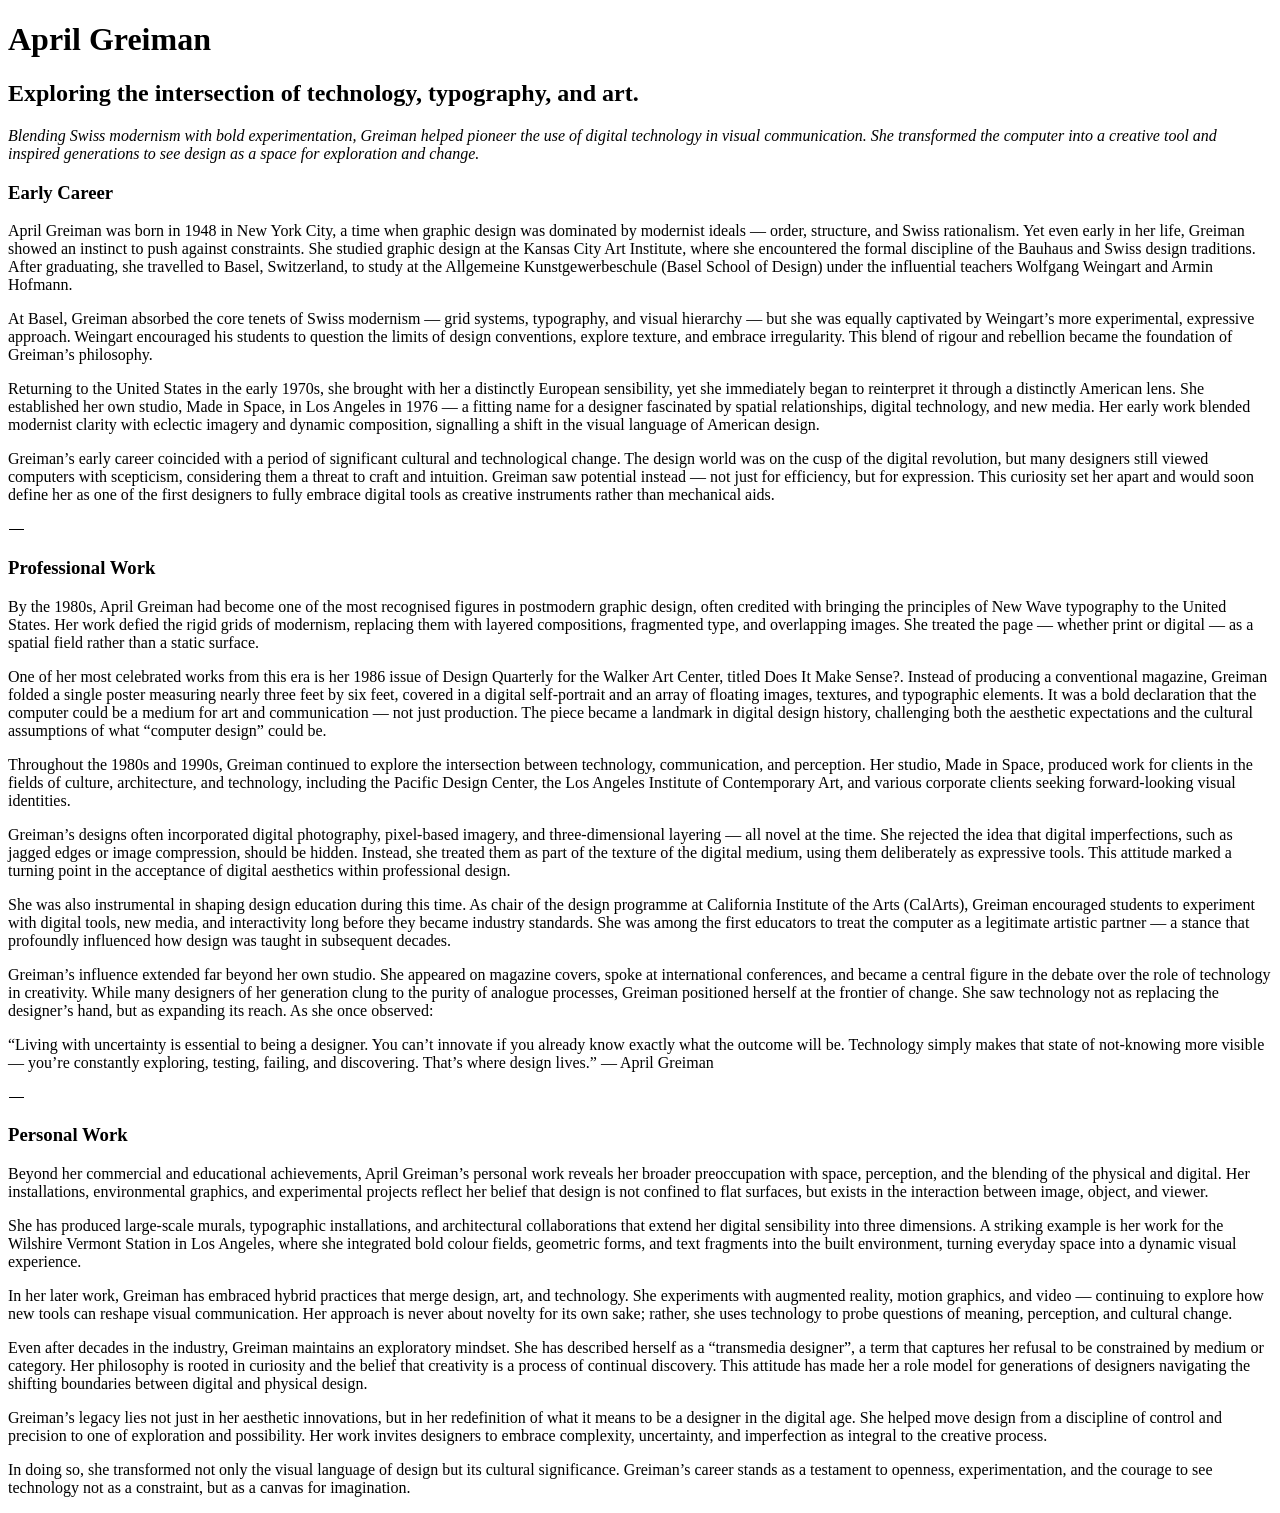
==== index.html @ d3d77916 "Initial commit" ====
<!DOCTYPE html>
<html lang="en">
<head>
<meta charset="UTF-8">
  <title>Women-In-Design</title>
</head>
<body>
  <h1>April Greiman</h1>

<h2>Exploring the intersection of technology, typography, and art.</h2>

<p><em>Blending Swiss modernism with bold experimentation, Greiman helped pioneer the use of digital technology in visual communication. She transformed the computer into a creative tool and inspired generations to see design as a space for exploration and change.</em></p>

<h3>Early Career</h3>

<p>April Greiman was born in 1948 in New York City, a time when graphic design was dominated by modernist ideals — order, structure, and Swiss rationalism. Yet even early in her life, Greiman showed an instinct to push against constraints. She studied graphic design at the Kansas City Art Institute, where she encountered the formal discipline of the Bauhaus and Swiss design traditions. After graduating, she travelled to Basel, Switzerland, to study at the Allgemeine Kunstgewerbeschule (Basel School of Design) under the influential teachers Wolfgang Weingart and Armin Hofmann.</p>

<p>At Basel, Greiman absorbed the core tenets of Swiss modernism — grid systems, typography, and visual hierarchy — but she was equally captivated by Weingart’s more experimental, expressive approach. Weingart encouraged his students to question the limits of design conventions, explore texture, and embrace irregularity. This blend of rigour and rebellion became the foundation of Greiman’s philosophy.</p>

<p>Returning to the United States in the early 1970s, she brought with her a distinctly European sensibility, yet she immediately began to reinterpret it through a distinctly American lens. She established her own studio, Made in Space, in Los Angeles in 1976 — a fitting name for a designer fascinated by spatial relationships, digital technology, and new media. Her early work blended modernist clarity with eclectic imagery and dynamic composition, signalling a shift in the visual language of American design.</p>

<p>Greiman’s early career coincided with a period of significant cultural and technological change. The design world was on the cusp of the digital revolution, but many designers still viewed computers with scepticism, considering them a threat to craft and intuition. Greiman saw potential instead — not just for efficiency, but for expression. This curiosity set her apart and would soon define her as one of the first designers to fully embrace digital tools as creative instruments rather than mechanical aids.</p>

<p>⸻</p>

<h3>Professional Work</h3>

<p>By the 1980s, April Greiman had become one of the most recognised figures in postmodern graphic design, often credited with bringing the principles of New Wave typography to the United States. Her work defied the rigid grids of modernism, replacing them with layered compositions, fragmented type, and overlapping images. She treated the page — whether print or digital — as a spatial field rather than a static surface.</p>

<p>One of her most celebrated works from this era is her 1986 issue of Design Quarterly for the Walker Art Center, titled Does It Make Sense?. Instead of producing a conventional magazine, Greiman folded a single poster measuring nearly three feet by six feet, covered in a digital self-portrait and an array of floating images, textures, and typographic elements. It was a bold declaration that the computer could be a medium for art and communication — not just production. The piece became a landmark in digital design history, challenging both the aesthetic expectations and the cultural assumptions of what “computer design” could be.</p>

<p>Throughout the 1980s and 1990s, Greiman continued to explore the intersection between technology, communication, and perception. Her studio, Made in Space, produced work for clients in the fields of culture, architecture, and technology, including the Pacific Design Center, the Los Angeles Institute of Contemporary Art, and various corporate clients seeking forward-looking visual identities.</p>

<p>Greiman’s designs often incorporated digital photography, pixel-based imagery, and three-dimensional layering — all novel at the time. She rejected the idea that digital imperfections, such as jagged edges or image compression, should be hidden. Instead, she treated them as part of the texture of the digital medium, using them deliberately as expressive tools. This attitude marked a turning point in the acceptance of digital aesthetics within professional design.</p>

<p>She was also instrumental in shaping design education during this time. As chair of the design programme at California Institute of the Arts (CalArts), Greiman encouraged students to experiment with digital tools, new media, and interactivity long before they became industry standards. She was among the first educators to treat the computer as a legitimate artistic partner — a stance that profoundly influenced how design was taught in subsequent decades.</p>

<p>Greiman’s influence extended far beyond her own studio. She appeared on magazine covers, spoke at international conferences, and became a central figure in the debate over the role of technology in creativity. While many designers of her generation clung to the purity of analogue processes, Greiman positioned herself at the frontier of change. She saw technology not as replacing the designer’s hand, but as expanding its reach. As she once observed:</p>

<p>“Living with uncertainty is essential to being a designer. You can’t innovate if you already know exactly what the outcome will be. Technology simply makes that state of not-knowing more visible — you’re constantly exploring, testing, failing, and discovering. That’s where design lives.”
— April Greiman</p>

<p>⸻</p>

<h3>Personal Work</h3>

<p>Beyond her commercial and educational achievements, April Greiman’s personal work reveals her broader preoccupation with space, perception, and the blending of the physical and digital. Her installations, environmental graphics, and experimental projects reflect her belief that design is not confined to flat surfaces, but exists in the interaction between image, object, and viewer.</p>

<p>She has produced large-scale murals, typographic installations, and architectural collaborations that extend her digital sensibility into three dimensions. A striking example is her work for the Wilshire Vermont Station in Los Angeles, where she integrated bold colour fields, geometric forms, and text fragments into the built environment, turning everyday space into a dynamic visual experience.</p>

<p>In her later work, Greiman has embraced hybrid practices that merge design, art, and technology. She experiments with augmented reality, motion graphics, and video — continuing to explore how new tools can reshape visual communication. Her approach is never about novelty for its own sake; rather, she uses technology to probe questions of meaning, perception, and cultural change.</p>

<p>Even after decades in the industry, Greiman maintains an exploratory mindset. She has described herself as a “transmedia designer”, a term that captures her refusal to be constrained by medium or category. Her philosophy is rooted in curiosity and the belief that creativity is a process of continual discovery. This attitude has made her a role model for generations of designers navigating the shifting boundaries between digital and physical design.</p>

<p>Greiman’s legacy lies not just in her aesthetic innovations, but in her redefinition of what it means to be a designer in the digital age. She helped move design from a discipline of control and precision to one of exploration and possibility. Her work invites designers to embrace complexity, uncertainty, and imperfection as integral to the creative process.</p>

<p>In doing so, she transformed not only the visual language of design but its cultural significance. Greiman’s career stands as a testament to openness, experimentation, and the courage to see technology not as a constraint, but as a canvas for imagination.</p>
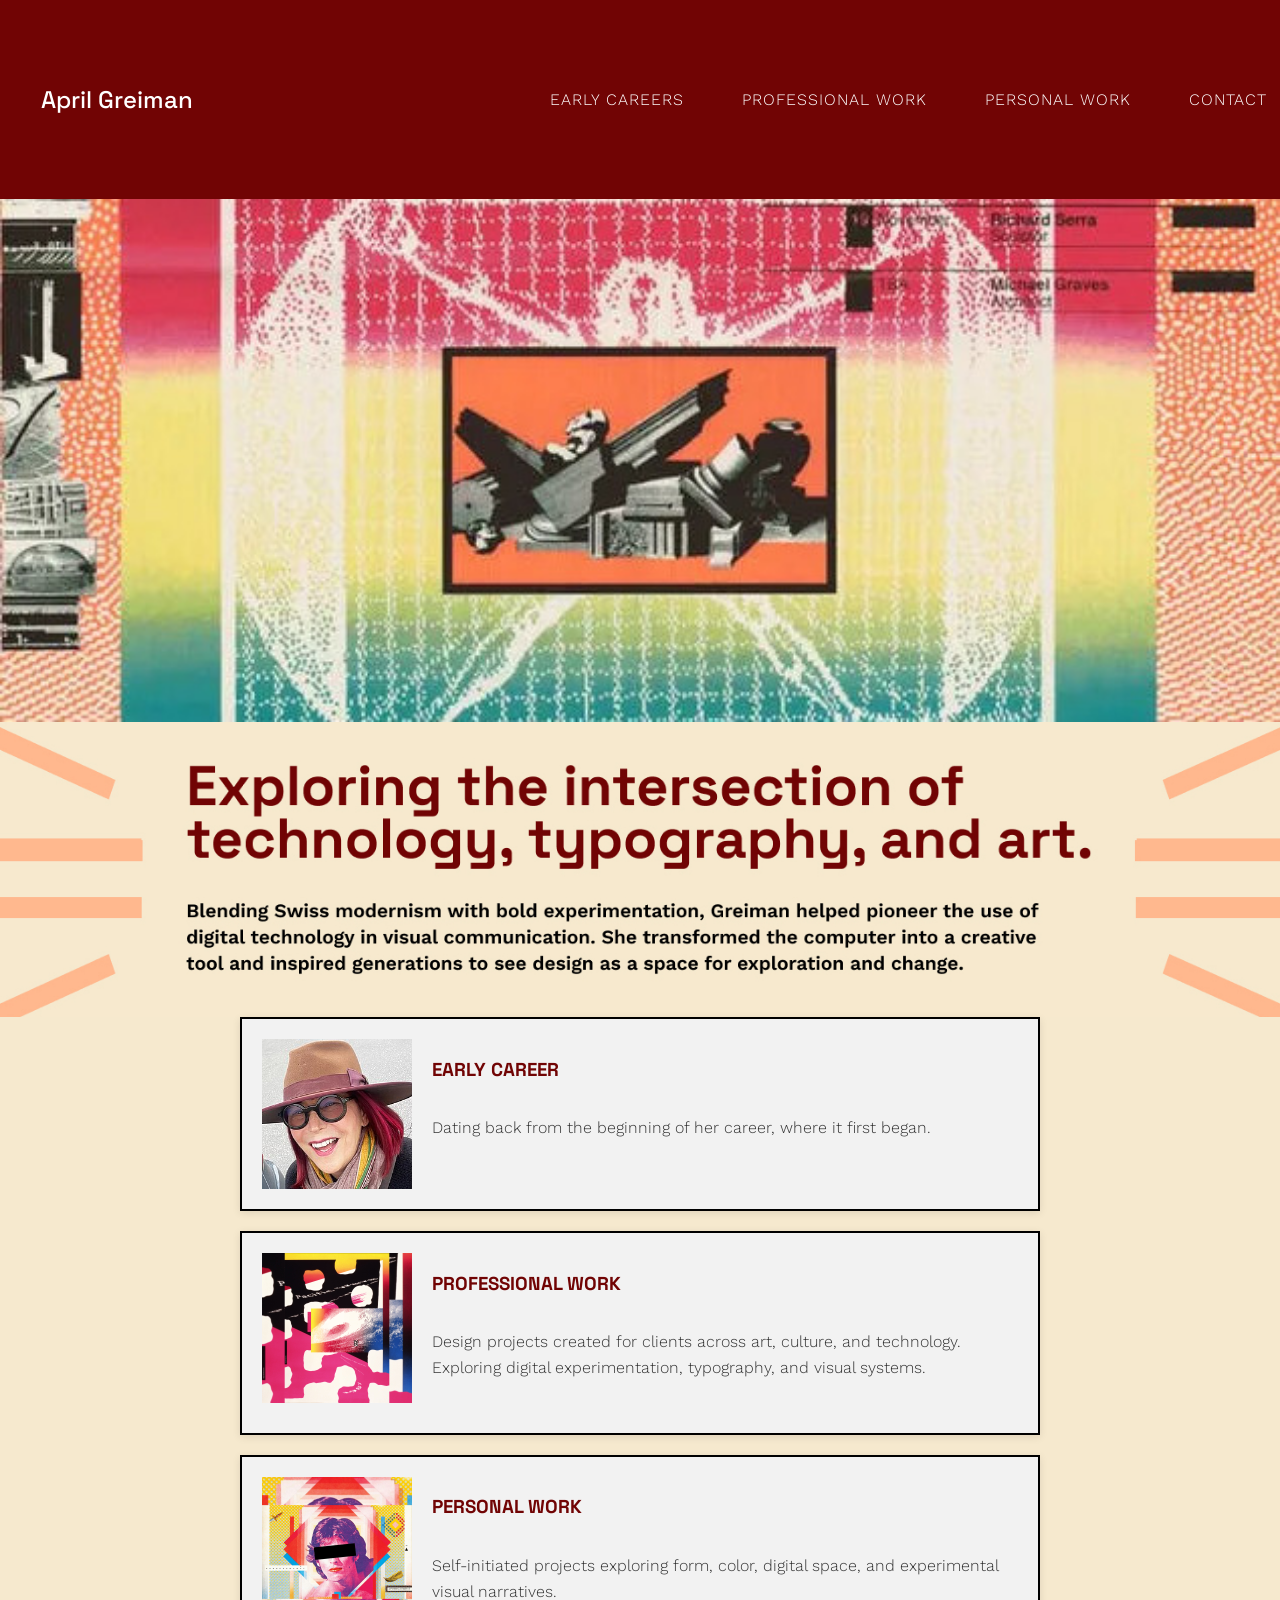
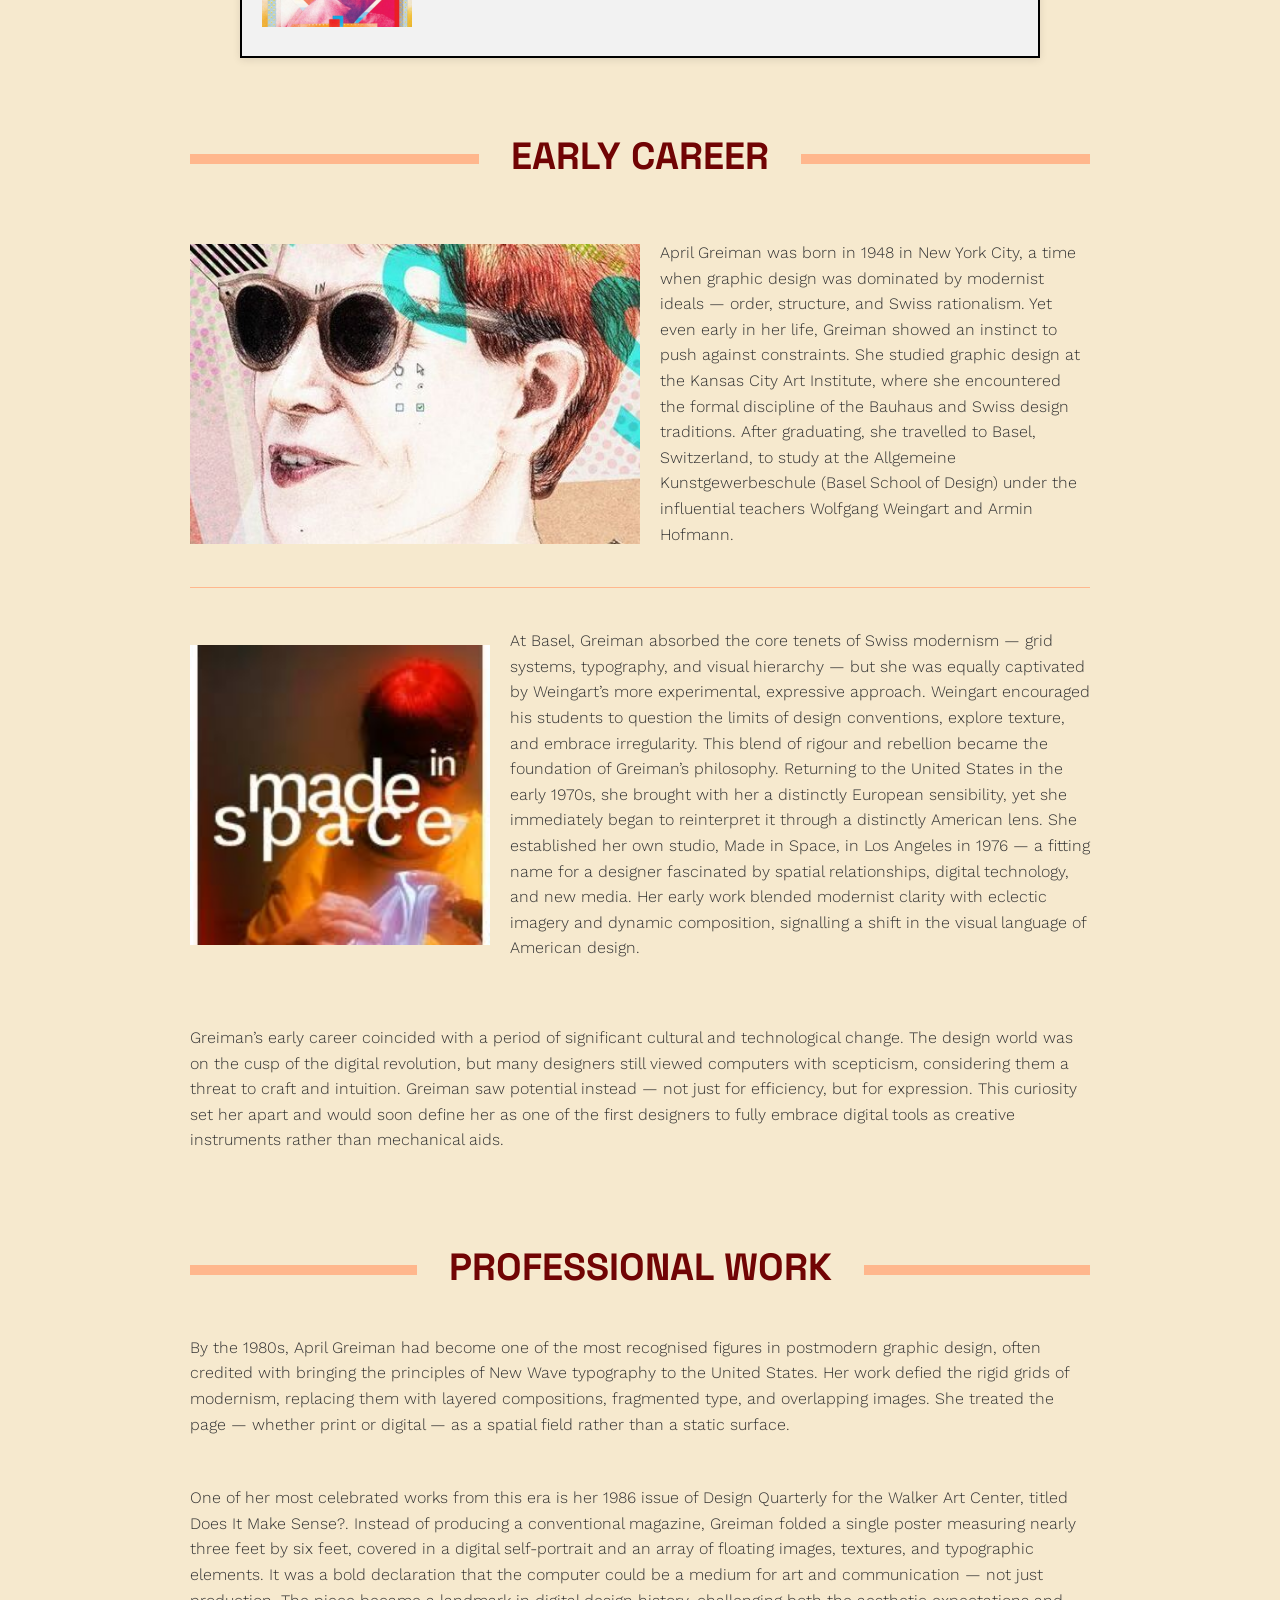
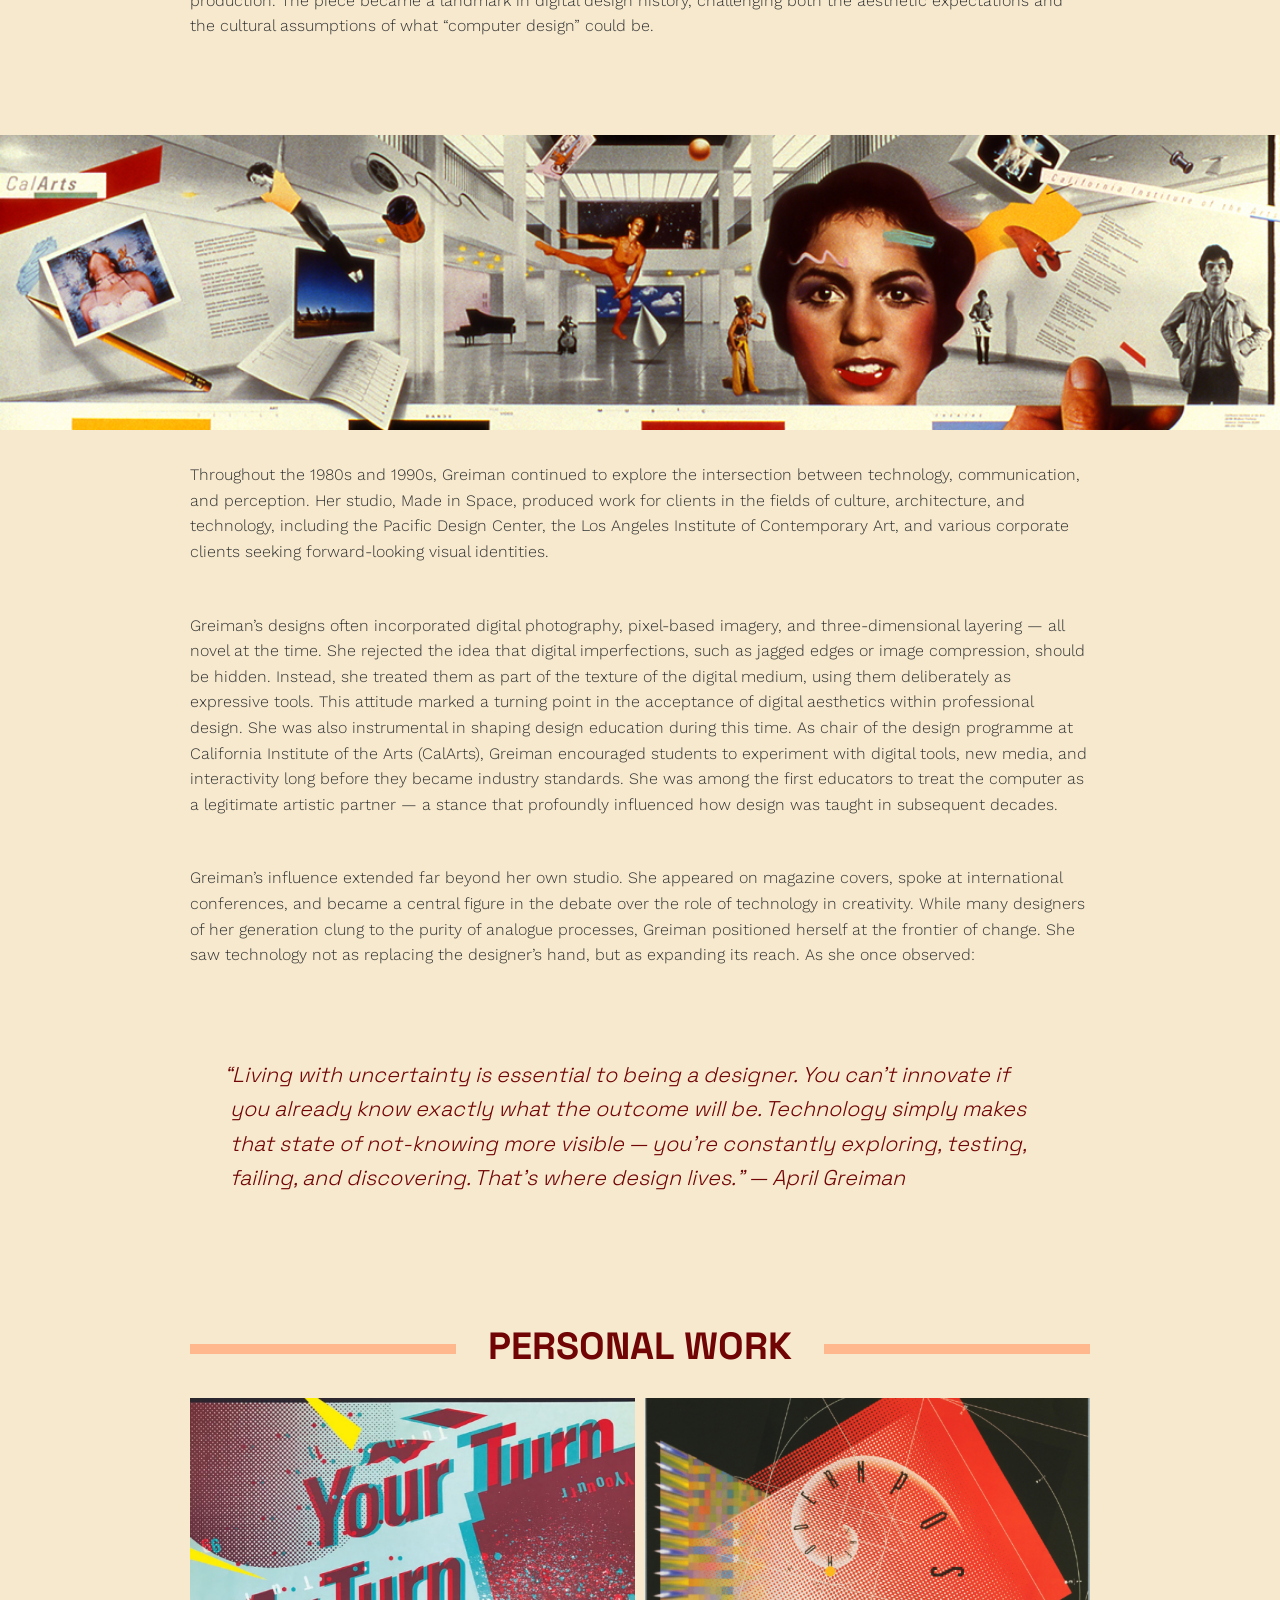
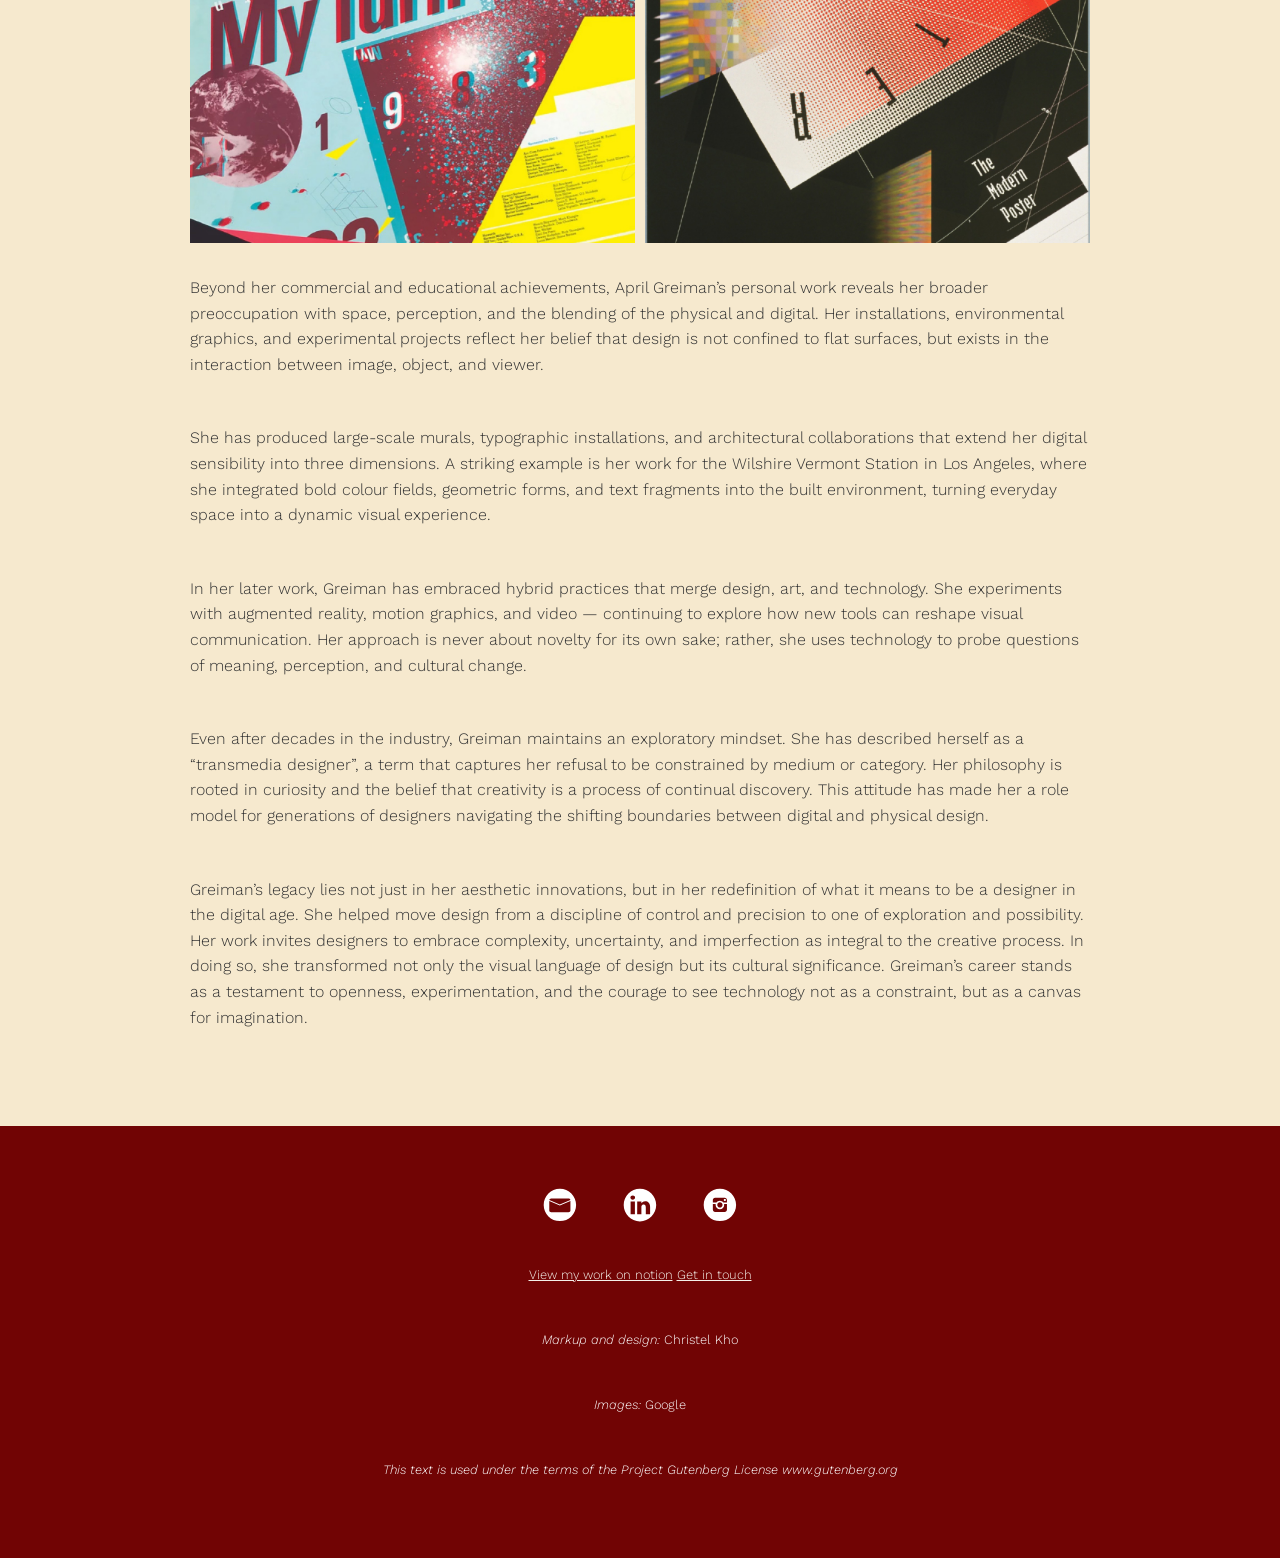
==== commit e7c15d68: "Make index_four main page" ====
--- a/index.html
+++ b/index.html
@@ -1,58 +1,287 @@
 <!DOCTYPE html>
 <html lang="en">
 <head>
+<meta name="viewport" content="width=device-width, initial-scale=1.0">
 <meta charset="UTF-8">
-  <title>Women-In-Design</title>
+<link href="css/reset.css" type="text/css" rel="stylesheet"/>
+<link href="css/style.css" type="text/css" rel="stylesheet"/>
+<link href="css/connections.css" type="text/css" rel="stylesheet"/>
+
+<link rel="preconnect" href="https://fonts.googleapis.com">
+<link rel="preconnect" href="https://fonts.gstatic.com" crossorigin>
+<link href="https://fonts.googleapis.com/css2?family=Space+Grotesk:wght@300..700&display=swap" rel="stylesheet">
+
+<link rel="preconnect" href="https://fonts.googleapis.com">
+<link rel="preconnect" href="https://fonts.gstatic.com" crossorigin>
+<link href="https://fonts.googleapis.com/css2?family=Work+Sans:wght@400;600;700&display=swap" rel="stylesheet">
+  <title>April Greiman</title>
 </head>
+
 <body>
-  <h1>April Greiman</h1>
-
-<h2>Exploring the intersection of technology, typography, and art.</h2>
-
-<p><em>Blending Swiss modernism with bold experimentation, Greiman helped pioneer the use of digital technology in visual communication. She transformed the computer into a creative tool and inspired generations to see design as a space for exploration and change.</em></p>
-
-<h3>Early Career</h3>
-
-<p>April Greiman was born in 1948 in New York City, a time when graphic design was dominated by modernist ideals — order, structure, and Swiss rationalism. Yet even early in her life, Greiman showed an instinct to push against constraints. She studied graphic design at the Kansas City Art Institute, where she encountered the formal discipline of the Bauhaus and Swiss design traditions. After graduating, she travelled to Basel, Switzerland, to study at the Allgemeine Kunstgewerbeschule (Basel School of Design) under the influential teachers Wolfgang Weingart and Armin Hofmann.</p>
-
-<p>At Basel, Greiman absorbed the core tenets of Swiss modernism — grid systems, typography, and visual hierarchy — but she was equally captivated by Weingart’s more experimental, expressive approach. Weingart encouraged his students to question the limits of design conventions, explore texture, and embrace irregularity. This blend of rigour and rebellion became the foundation of Greiman’s philosophy.</p>
-
-<p>Returning to the United States in the early 1970s, she brought with her a distinctly European sensibility, yet she immediately began to reinterpret it through a distinctly American lens. She established her own studio, Made in Space, in Los Angeles in 1976 — a fitting name for a designer fascinated by spatial relationships, digital technology, and new media. Her early work blended modernist clarity with eclectic imagery and dynamic composition, signalling a shift in the visual language of American design.</p>
-
-<p>Greiman’s early career coincided with a period of significant cultural and technological change. The design world was on the cusp of the digital revolution, but many designers still viewed computers with scepticism, considering them a threat to craft and intuition. Greiman saw potential instead — not just for efficiency, but for expression. This curiosity set her apart and would soon define her as one of the first designers to fully embrace digital tools as creative instruments rather than mechanical aids.</p>
-
-<p>⸻</p>
-
-<h3>Professional Work</h3>
-
-<p>By the 1980s, April Greiman had become one of the most recognised figures in postmodern graphic design, often credited with bringing the principles of New Wave typography to the United States. Her work defied the rigid grids of modernism, replacing them with layered compositions, fragmented type, and overlapping images. She treated the page — whether print or digital — as a spatial field rather than a static surface.</p>
-
-<p>One of her most celebrated works from this era is her 1986 issue of Design Quarterly for the Walker Art Center, titled Does It Make Sense?. Instead of producing a conventional magazine, Greiman folded a single poster measuring nearly three feet by six feet, covered in a digital self-portrait and an array of floating images, textures, and typographic elements. It was a bold declaration that the computer could be a medium for art and communication — not just production. The piece became a landmark in digital design history, challenging both the aesthetic expectations and the cultural assumptions of what “computer design” could be.</p>
-
-<p>Throughout the 1980s and 1990s, Greiman continued to explore the intersection between technology, communication, and perception. Her studio, Made in Space, produced work for clients in the fields of culture, architecture, and technology, including the Pacific Design Center, the Los Angeles Institute of Contemporary Art, and various corporate clients seeking forward-looking visual identities.</p>
-
-<p>Greiman’s designs often incorporated digital photography, pixel-based imagery, and three-dimensional layering — all novel at the time. She rejected the idea that digital imperfections, such as jagged edges or image compression, should be hidden. Instead, she treated them as part of the texture of the digital medium, using them deliberately as expressive tools. This attitude marked a turning point in the acceptance of digital aesthetics within professional design.</p>
-
-<p>She was also instrumental in shaping design education during this time. As chair of the design programme at California Institute of the Arts (CalArts), Greiman encouraged students to experiment with digital tools, new media, and interactivity long before they became industry standards. She was among the first educators to treat the computer as a legitimate artistic partner — a stance that profoundly influenced how design was taught in subsequent decades.</p>
-
-<p>Greiman’s influence extended far beyond her own studio. She appeared on magazine covers, spoke at international conferences, and became a central figure in the debate over the role of technology in creativity. While many designers of her generation clung to the purity of analogue processes, Greiman positioned herself at the frontier of change. She saw technology not as replacing the designer’s hand, but as expanding its reach. As she once observed:</p>
-
-<p>“Living with uncertainty is essential to being a designer. You can’t innovate if you already know exactly what the outcome will be. Technology simply makes that state of not-knowing more visible — you’re constantly exploring, testing, failing, and discovering. That’s where design lives.”
-— April Greiman</p>
-
-<p>⸻</p>
-
-<h3>Personal Work</h3>
-
-<p>Beyond her commercial and educational achievements, April Greiman’s personal work reveals her broader preoccupation with space, perception, and the blending of the physical and digital. Her installations, environmental graphics, and experimental projects reflect her belief that design is not confined to flat surfaces, but exists in the interaction between image, object, and viewer.</p>
-
-<p>She has produced large-scale murals, typographic installations, and architectural collaborations that extend her digital sensibility into three dimensions. A striking example is her work for the Wilshire Vermont Station in Los Angeles, where she integrated bold colour fields, geometric forms, and text fragments into the built environment, turning everyday space into a dynamic visual experience.</p>
-
-<p>In her later work, Greiman has embraced hybrid practices that merge design, art, and technology. She experiments with augmented reality, motion graphics, and video — continuing to explore how new tools can reshape visual communication. Her approach is never about novelty for its own sake; rather, she uses technology to probe questions of meaning, perception, and cultural change.</p>
-
-<p>Even after decades in the industry, Greiman maintains an exploratory mindset. She has described herself as a “transmedia designer”, a term that captures her refusal to be constrained by medium or category. Her philosophy is rooted in curiosity and the belief that creativity is a process of continual discovery. This attitude has made her a role model for generations of designers navigating the shifting boundaries between digital and physical design.</p>
-
-<p>Greiman’s legacy lies not just in her aesthetic innovations, but in her redefinition of what it means to be a designer in the digital age. She helped move design from a discipline of control and precision to one of exploration and possibility. Her work invites designers to embrace complexity, uncertainty, and imperfection as integral to the creative process.</p>
-
-<p>In doing so, she transformed not only the visual language of design but its cultural significance. Greiman’s career stands as a testament to openness, experimentation, and the courage to see technology not as a constraint, but as a canvas for imagination.</p>
-
+  <div class="responsivenav">
+<div id="logo">
+  <p>April Greiman</p>
+</div>
+
+<nav>
+  <ul>
+<li><a href="#earlycareer">Early Careers</a></li>
+<li><a href="#professionalwork">Professional Work</a></li>
+<li><a href="#personalwork">Personal Work</a></li>
+<li><a href="#contact">Contact</a></li>
+ </ul>
+</nav>
+</div>
+<img src="img/women top image.jpg" alt="A design of April Greimen's work"/>
+
+
+<img src="img/Group 1-3.jpg" alt="A design of April Greimen's work"/>
+
+
+
+<section>
+  <div class="cards-container">
+    
+  <a href="#early">
+  <div class="card">
+    <img src="img/April_Greiman_Portrait_2024.jpg" alt="Image 1" class="card-image">
+    <div class="card-content">
+      <h3>EARLY CAREER</h3>
+      <p>Dating back from the beginning of her career, where it first began.</p>
+    </div>
+  </div>
+</a>
+
+<a href="#professional">
+  <div class="card">
+    <img src="img/square-image.jpg" alt="Image 2" class="card-image">
+    <div class="card-content">
+      <h3>PROFESSIONAL WORK</h3>
+      <p>Design projects created for clients across art, culture, and technology.
+Exploring digital experimentation, typography, and visual systems.</p>
+    </div>
+  </div>
+</a>
+
+<a href="#personal">
+  <div class="card">
+    <img src="img/square 3.jpg" alt="Image 3" class="card-image">
+    <div class="card-content">
+      <h3>PERSONAL WORK</h3>
+      <p>Self-initiated projects exploring form, color, digital space, and 
+experimental visual narratives.</p>
+    </div>
+  </div>
+</div>
+</a>
+  
+</section>
+
+<section id="earlycareer">
+
+<h2 class="lined" id="early">EARLY CAREER</h2>
+<div class="image-text-container">
+  <img src="img/april-greiman-work-2.jpg" alt="Example Image" class="side-image">
+  <p>April Greiman was born in 1948 in New York City, a time when graphic design was dominated by modernist ideals — order, structure, and Swiss rationalism. Yet even early in her life, Greiman showed an instinct to push against constraints. She studied graphic design at the Kansas City Art Institute, where she encountered the formal discipline of the Bauhaus and Swiss design traditions. After graduating, she travelled to Basel, Switzerland, to study at the Allgemeine Kunstgewerbeschule (Basel School of Design) under the influential teachers Wolfgang Weingart and Armin Hofmann.</p>
+</div>
+<hr>
+<div class="image-text-container">
+  <img src="img/Unknown.jpeg" alt="Example Image" class="side-image">
+  <p>At Basel, Greiman absorbed the core tenets of Swiss modernism — grid systems,
+typography, and visual hierarchy — but she was equally captivated by Weingart’s
+more experimental, expressive approach. Weingart encouraged his students to
+question the limits of design conventions, explore texture, and embrace irregularity.
+This blend of rigour and rebellion became the foundation of Greiman’s philosophy. Returning to the United States in the early 1970s, she brought with her a distinctly
+European sensibility, yet she immediately began to reinterpret it through a distinctly
+American lens. She established her own studio, Made in Space, in Los Angeles in
+1976 — a fitting name for a designer fascinated by spatial relationships, digital
+technology, and new media. Her early work blended modernist clarity with eclectic
+imagery and dynamic composition, signalling a shift in the visual language of
+American design.</p>
+</div>
+
+<p>Greiman’s early career coincided with a period of significant cultural and
+technological change. The design world was on the cusp of the digital revolution, but 
+many designers still viewed computers with scepticism, considering them a threat to craft and 
+intuition. Greiman saw potential instead — not just for efficiency, but for expression. This 
+curiosity set her apart and would soon define her as one of the first
+designers to fully embrace digital tools as creative instruments rather than
+mechanical aids.</p>
+
+</section>
+
+<section id="professionalwork">
+
+<h2 class="lined" id="professional">PROFESSIONAL WORK</h2>
+
+<p>By the 1980s, April Greiman had become one of the most recognised figures in
+postmodern graphic design, often credited with bringing the principles of New Wave
+typography to the United States. Her work defied the rigid grids of modernism,
+replacing them with layered compositions, fragmented type, and overlapping images.
+She treated the page — whether print or digital — as a spatial field rather than a
+static surface.</p>
+
+<p>One of her most celebrated works from this era is her 1986 issue of Design
+Quarterly for the Walker Art Center, titled Does It Make Sense?. Instead of
+producing a conventional magazine, Greiman folded a single poster measuring
+nearly three feet by six feet, covered in a digital self-portrait and an array of floating
+images, textures, and typographic elements. It was a bold declaration that the
+computer could be a medium for art and communication — not just production. The
+piece became a landmark in digital design history, challenging both the aesthetic
+expectations and the cultural assumptions of what “computer design” could be.</p>
+</section>
+<img src="img/CalArts-Poster-with-jayme-Odgers_1978-2.jpg" alt="A photograph of sunflowers in bloom"/>
+
+<section>
+<p>Throughout the 1980s and 1990s, Greiman continued to explore the intersection
+between technology, communication, and perception. Her studio, Made in Space,
+produced work for clients in the fields of culture, architecture, and technology,
+including the Pacific Design Center, the Los Angeles Institute of Contemporary Art,
+and various corporate clients seeking forward-looking visual identities.</p>
+
+<p>Greiman’s designs often incorporated digital photography, pixel-based imagery, and
+three-dimensional layering — all novel at the time. She rejected the idea that digital
+imperfections, such as jagged edges or image compression, should be hidden.
+Instead, she treated them as part of the texture of the digital medium, using them
+deliberately as expressive tools. This attitude marked a turning point in the
+acceptance of digital aesthetics within professional design. She was also instrumental in shaping design education during this time. As chair of
+the design programme at California Institute of the Arts (CalArts), Greiman
+encouraged students to experiment with digital tools, new media, and interactivity
+long before they became industry standards. She was among the first educators to
+treat the computer as a legitimate artistic partner — a stance that profoundly
+influenced how design was taught in subsequent decades.</p>
+
+<p>Greiman’s influence extended far beyond her own studio. She appeared on
+magazine covers, spoke at international conferences, and became a central figure in
+the debate over the role of technology in creativity. While many designers of her
+generation clung to the purity of analogue processes, Greiman positioned herself at
+the frontier of change. She saw technology not as replacing the designer’s hand, but
+as expanding its reach. As she once observed:</p>
+
+<blockquote>
+  <p>“Living with uncertainty is essential to being a designer. You can’t
+innovate if you already know exactly what the outcome will be.
+Technology simply makes that state of not-knowing more visible —
+you’re constantly exploring, testing, failing, and discovering. That’s
+where design lives.”
+<em>— April Greiman</em></p>
+</blockquote>
+
+</section>
+
+<section id="personalwork">
+
+<h2 class="lined" id="personal">PERSONAL WORK</h2>
+<div class="gridimage">
+  <img src="img/gridi2.jpg" alt="A photograph showing a street"/>
+  <img src="img/square-image-2.jpg" alt="A photograph showing a street"/>
+</div>
+
+<p>Beyond her commercial and educational achievements, April Greiman’s personal
+work reveals her broader preoccupation with space, perception, and the blending of
+the physical and digital. Her installations, environmental graphics, and experimental
+projects reflect her belief that design is not confined to flat surfaces, but exists in the
+interaction between image, object, and viewer.</p>
+
+<p>She has produced large-scale murals, typographic installations, and architectural
+collaborations that extend her digital sensibility into three dimensions. A striking example is her work for the Wilshire Vermont Station in Los Angeles, where she
+integrated bold colour fields, geometric forms, and text fragments into the built
+environment, turning everyday space into a dynamic visual experience.</p>
+
+<p>In her later work, Greiman has embraced hybrid practices that merge design, art, and
+technology. She experiments with augmented reality, motion graphics, and video —
+continuing to explore how new tools can reshape visual communication. Her
+approach is never about novelty for its own sake; rather, she uses technology to
+probe questions of meaning, perception, and cultural change.</p>
+
+<p>Even after decades in the industry, Greiman maintains an exploratory mindset. She
+has described herself as a “transmedia designer”, a term that captures her refusal to
+be constrained by medium or category. Her philosophy is rooted in curiosity and the
+belief that creativity is a process of continual discovery. This attitude has made her a
+role model for generations of designers navigating the shifting boundaries between
+digital and physical design.</p>
+
+<p>Greiman’s legacy lies not just in her aesthetic innovations, but in her redefinition of
+what it means to be a designer in the digital age. She helped move design from a
+discipline of control and precision to one of exploration and possibility. Her work
+invites designers to embrace complexity, uncertainty, and imperfection as integral to
+the creative process. In doing so, she transformed not only the visual language of design but its cultural
+significance. Greiman’s career stands as a testament to openness, experimentation,
+and the courage to see technology not as a constraint, but as a canvas for
+imagination.
+</p>
+
+</section>
+
+<footer id="contact">
+           <ul class="connections">
+
+          <!------------- EMAIL ------------------>
+
+          <li><a href="mailto:#" title="send me an email">
+
+                  <svg width="36" height="36" viewBox="0 0 36 36">
+
+              <g></g>
+
+                    <path  d="M17.902 1.699c-8.949 0-16.203 7.254-16.203 16.203s7.254 16.203 16.203 16.203c8.949 0 16.203-7.254 16.203-16.203 0-8.949-7.254-16.203-16.203-16.203zM9.168 11.487h17.371c0.99 0 1.794 0.699 1.878 1.588l-10.599 4.53-10.532-4.501c0.069-0.903 0.88-1.618 1.881-1.618zM28.434 23.494c0 0.961-0.848 1.739-1.895 1.739h-17.371c-1.047 0-1.895-0.778-1.895-1.739v-9.566l10.558 4.511 0.008-0.013 10.595-4.529v9.597z" fill="#fff"/>
+
+                </svg>
+
+                </a>
+
+                </li>
+
+            <!----------------------------- LINKEDIN ---------------------------->
+
+<li><a href="#" title="Connect with me on Linkedin">
+
+  <svg width="36" height="36" viewBox="0 0 36 36">
+
+  <g></g>
+
+  <path  d="M17.9,1.8c9,0,16.3,7.3,16.3,16.3s-7.3,16.3-16.3,16.3S1.7,27,1.7,18.1S9,1.8,17.9,1.8z M12.9,27.2V14.5H8.6
+
+  v12.7H12.9z M28.1,27.2v-7.3c0-3.9-2.1-5.7-4.9-5.7c-2.2,0-3.2,1.2-3.8,2.1v-1.8h-4.2c0.1,1.2,0,12.7,0,12.7h4.2v-7.1
+
+  c0-0.4,0-0.8,0.1-1c0.3-0.8,1-1.5,2.2-1.5c1.5,0,2.1,1.2,2.1,2.9v6.8L28.1,27.2L28.1,27.2z M10.8,8.4c-1.4,0-2.4,0.9-2.4,2.2
+
+  c0,1.2,0.9,2.2,2.3,2.2h0c1.5,0,2.4-1,2.4-2.2C13.1,9.3,12.2,8.4,10.8,8.4L10.8,8.4z" fill="#fff"/>
+
+</svg>
+
+</a>
+
+</li>
+
+<!----------------------------- INSTAGRAM ---------------------------->
+
+                   <li><a href="#" title="Visit my Instagram account" target="_blank" >
+
+                    <svg width="36" height="36" viewBox="0 0 36 36">
+
+                    <g></g>
+
+                       <path d="M17.903 1.699c-8.949 0-16.204 7.254-16.204 16.203s7.254 16.203 16.204 16.203c8.948 0 16.203-7.254 16.203-16.203 0-8.949-7.254-16.203-16.203-16.203zM24.957 22.747c0 1.218-0.992 2.206-2.207 2.206h-9.694c-1.221 0-2.207-0.989-2.207-2.206v-5.667h2.87c-0.059 0.267-0.081 0.535-0.081 0.819 0 2.357 1.901 4.26 4.264 4.26 2.352 0 4.263-1.903 4.263-4.26 0-0.284-0.027-0.553-0.080-0.819h2.872v5.667zM15.277 17.899c0-1.451 1.177-2.629 2.624-2.629 1.451 0 2.621 1.177 2.621 2.629 0 1.458-1.17 2.625-2.621 2.625-1.446 0-2.624-1.168-2.624-2.625zM24.957 15.437h-3.572c-0.769-1.089-2.049-1.803-3.484-1.803-1.438 0-2.707 0.713-3.487 1.803h-3.566v-2.385c0-1.22 0.986-2.2 2.207-2.2h9.693c1.216 0 2.207 0.981 2.207 2.2v2.385z" fill="#fff" />
+
+                       <path d="M23.438 11.995h-1.185c-0.215 0-0.399 0.174-0.399 0.39v1.182c0 0.224 0.183 0.399 0.399 0.399h1.185c0.21 0 0.393-0.176 0.393-0.399v-1.182c0-0.216-0.181-0.39-0.393-0.39z" fill="#fff" />
+
+                     </svg>
+
+                     </a>
+
+                       </li>
+
+            </ul>
+
+       <p><a href=https://www.notion.so/Digital-Design-2764e5a2c958807d99eae4f52447ba1b target="_blank" title="Take a look at my work">View my work on notion</a>
+       <a href="mailto:kho-c@ulster.ac.uk">Get in touch</a>
+      </p>
+<p><em>Markup and design:</em> Christel Kho</p>
+<p><em>Images:</em> Google</p>
+<p><em>This text is used under the terms of the Project Gutenberg License www.gutenberg.org</em></p>
+</footer>
+</body>
+</html>
+
+
--- a/css/style.css
+++ b/css/style.css
@@ -0,0 +1,321 @@
+body {
+ background: #F6E9CE;
+ color: #333;
+ font-family: "Work Sans";
+ font-weight: 300;
+ font-size: 16px;
+}
+
+section, header {
+    width: 80%; 
+    max-width: 900px;
+    margin: auto;
+}
+
+section, header {
+    margin-bottom: 5rem;
+}
+
+header h1, h2, h3, blockquote {
+     font-family: "Space Grotesk", regular;
+    
+}
+
+header h2 {
+    text-align: left;
+}
+
+h1 {
+    font-size: 4.209rem;
+    line-height: 1;
+    color: #757943;
+}
+
+h2 {
+    font-size: 2.369rem;
+    font-style: regular; 
+    color: #710404;
+    margin-bottom: 2rem;
+    line-height: 1;
+    text-align: center;
+    
+}
+
+h3 {
+    color: #710404;
+}
+
+p{
+    line-height: 1.6;
+}
+
+header p {
+    font-size: 1.333rem;
+    font-family: "Work Sans";
+    font-weight: 600; 
+    font-style: normal;
+}
+
+h1 {
+    line-height: 0.5;
+}
+
+blockquote, p {
+ padding: 1rem 0;
+}
+
+blockquote {
+    font-size: 1.333rem;
+    font-style: italic;
+    color: #710404;
+    hanging-punctuation: first;
+    text-indent: -0.4rem;
+}
+
+/*-- Navigation --*/
+.responsivenav {
+     background: #710404;
+     padding: 0.5px;
+     display: flex;
+     justify-content: space-between;
+     align-items: center;
+     
+    
+}
+
+
+#logo {
+    font-family: "Space Grotesk", serif;
+    font-size: 1.5rem;
+    padding: 40px;
+    font-weight: 500;
+    color: #fff;
+}
+
+
+nav {
+    display: flex;
+    padding: 1rem 0;
+    
+}
+
+nav ul {
+    text-align: right;
+    text-transform: uppercase;
+    letter-spacing: 1px;
+    list-style-type: none;
+    padding-right: 70px;
+}
+
+nav ul li{
+    display: inline;
+    margin: 3px;
+}
+
+nav a{
+    border-bottom: none;
+    color: #fff;
+    padding: 10px;
+}
+
+
+nav a:hover {
+    transition: all 0.3s ease-in-out;
+}
+
+nav a {
+  color: white;            /* default */
+  text-decoration: none;
+  transition: color 0.2s ease;
+}
+
+nav a:hover {
+  color: #000;          /* hover color */
+}
+
+nav ul {
+  display: flex;
+  gap: 2rem;
+  list-style: none;
+  margin: 0;
+  padding: 0;
+  align-items: center;
+}
+
+
+.cards-container {
+  display: flex;
+  flex-direction: column;  
+  gap: 20px;               
+  width: 100%;             
+  margin: 0 auto;          
+}
+
+.card {
+  display: flex;           
+  background: #f2f2f2;
+  padding: 20px;
+  box-shadow: 0 2px 8px rgba(0,0,0,0.1);
+  gap: 20px;
+  width: 100%;
+  margin: 0 auto;
+  max-width: 800px;
+  border: 2px solid #000;
+
+}
+
+.card-image {
+  width: 150px;           
+  height: 150px;
+  object-fit: cover;      
+}
+
+.card-content {
+  flex: 1;                 
+}
+
+
+.cards-container a {
+  text-decoration: none;
+  color: inherit;
+}
+
+.card {
+  transition: transform 0.2s ease, box-shadow 0.2s ease;
+}
+
+.cards-container a:hover .card {
+  transform: translateY(-4px);
+  box-shadow: 0 8px 20px rgba(0, 0, 0, 0.15);
+}
+
+
+img {
+  width: 100%;
+  height: auto;
+  display: block;
+}
+
+
+.image-text-container {
+  display: flex;          
+  align-items: center;    
+  gap: 20px;              
+}
+
+.side-image {
+  width: 450px;          
+  height: 300px;          
+  object-fit: cover;      
+}
+
+
+hr {
+    color: #FFB78D; 
+}
+
+/*--Styling the footer --*/
+
+footer {
+    background: #710404;
+    color: #fff;
+    text-align: center;
+    font-size: 0.8rem;
+    padding: 3rem;
+
+
+}
+.connections {
+  display: flex;
+  justify-content: center;
+  align-items: center;
+  gap: 24px;              /* spacing between icons */
+  list-style: none;
+  padding: 0;
+  margin: 0 0 24px;
+}
+
+#contact a {
+  color: #f5f1ea;        /* ← this replaces the blue */
+  text-decoration: underline;
+}
+#contact a:hover {
+  color: #000;        /* hover color */
+}
+
+/*-- ADDING MEDIA QUERIES FOR DIFFERENT DEVICES --*/
+@media (max-width: 600px) {
+h1 {
+    font-size: 2rem;
+}
+}
+
+/*--Adding responsive element to images--*/
+.gridimage {
+    display: grid;
+    column-gap: 10px;
+    grid-template-columns: repeat(auto-fill, minmax(300px, 1fr));
+
+}
+.gridimage {
+    row-gap: 10px;
+}
+
+img {
+  max-width: 100%;
+  height: auto;
+  display: block;
+}
+
+.lined {
+display: flex;
+align-items: centre;
+gap: 2rem;
+}
+
+.lined::before,
+.lined::after {
+margin-top: 1rem;
+content: "";
+flex: 1;
+height: 10px;
+background: #FFB78D; /* Change to suit your design */
+}
+
+@media (max-width: 900px) {
+
+  .image-text-container {
+    flex-direction: column !important;
+    align-items: center !important;
+  }
+
+  .side-image {
+    width: 100% !important;
+    max-width: 100% !important;
+    height: auto !important;
+  }
+
+  /* kill the fixed size if it’s still applied somewhere */
+  .side-image {
+    min-width: 0 !important;
+  }
+}
+/* NAV: keep words together + wrap cleanly on small screens */
+@media (max-width: 900px) {
+  nav ul {
+    display: flex;
+    flex-wrap: wrap;
+    justify-content: center;
+    gap: 16px;
+  }
+
+  nav li {
+    white-space: nowrap; /* stops EARLY / CAREERS splitting */
+  }
+
+  nav a {
+    display: inline-block;
+    padding: 8px 10px;
+    font-size: 0.95rem;
+  }
+}
--- a/css/connections.css
+++ b/css/connections.css
@@ -0,0 +1,37 @@
+
+.connections{
+    position: relative;
+    margin: 0 auto;
+  }
+  .connections ul{
+    margin: 0;
+    padding: 0;
+  }
+  .connections li{
+    margin: 0 10px;
+    padding: 0;
+    list-style: none;
+    display: inline-block; 
+    align-items: center; 
+  }
+  .connections a:link{
+    border-bottom: none;
+  }
+  .connections img,
+  .connections svg{
+    border: none;
+  }
+  .connections a:hover img,
+  .connections a:hover svg{
+    border-bottom: none;}
+  
+  .connections svg {
+        margin: 1em auto;}
+  
+  .connections a:hover svg path {
+        fill: #D8C385;
+        transition: all 0.3s ease-in-out;}
+  
+  footer .connections a:hover svg path {
+          fill:  #D8C385;
+          transition: all 0.3s ease-in-out;}
